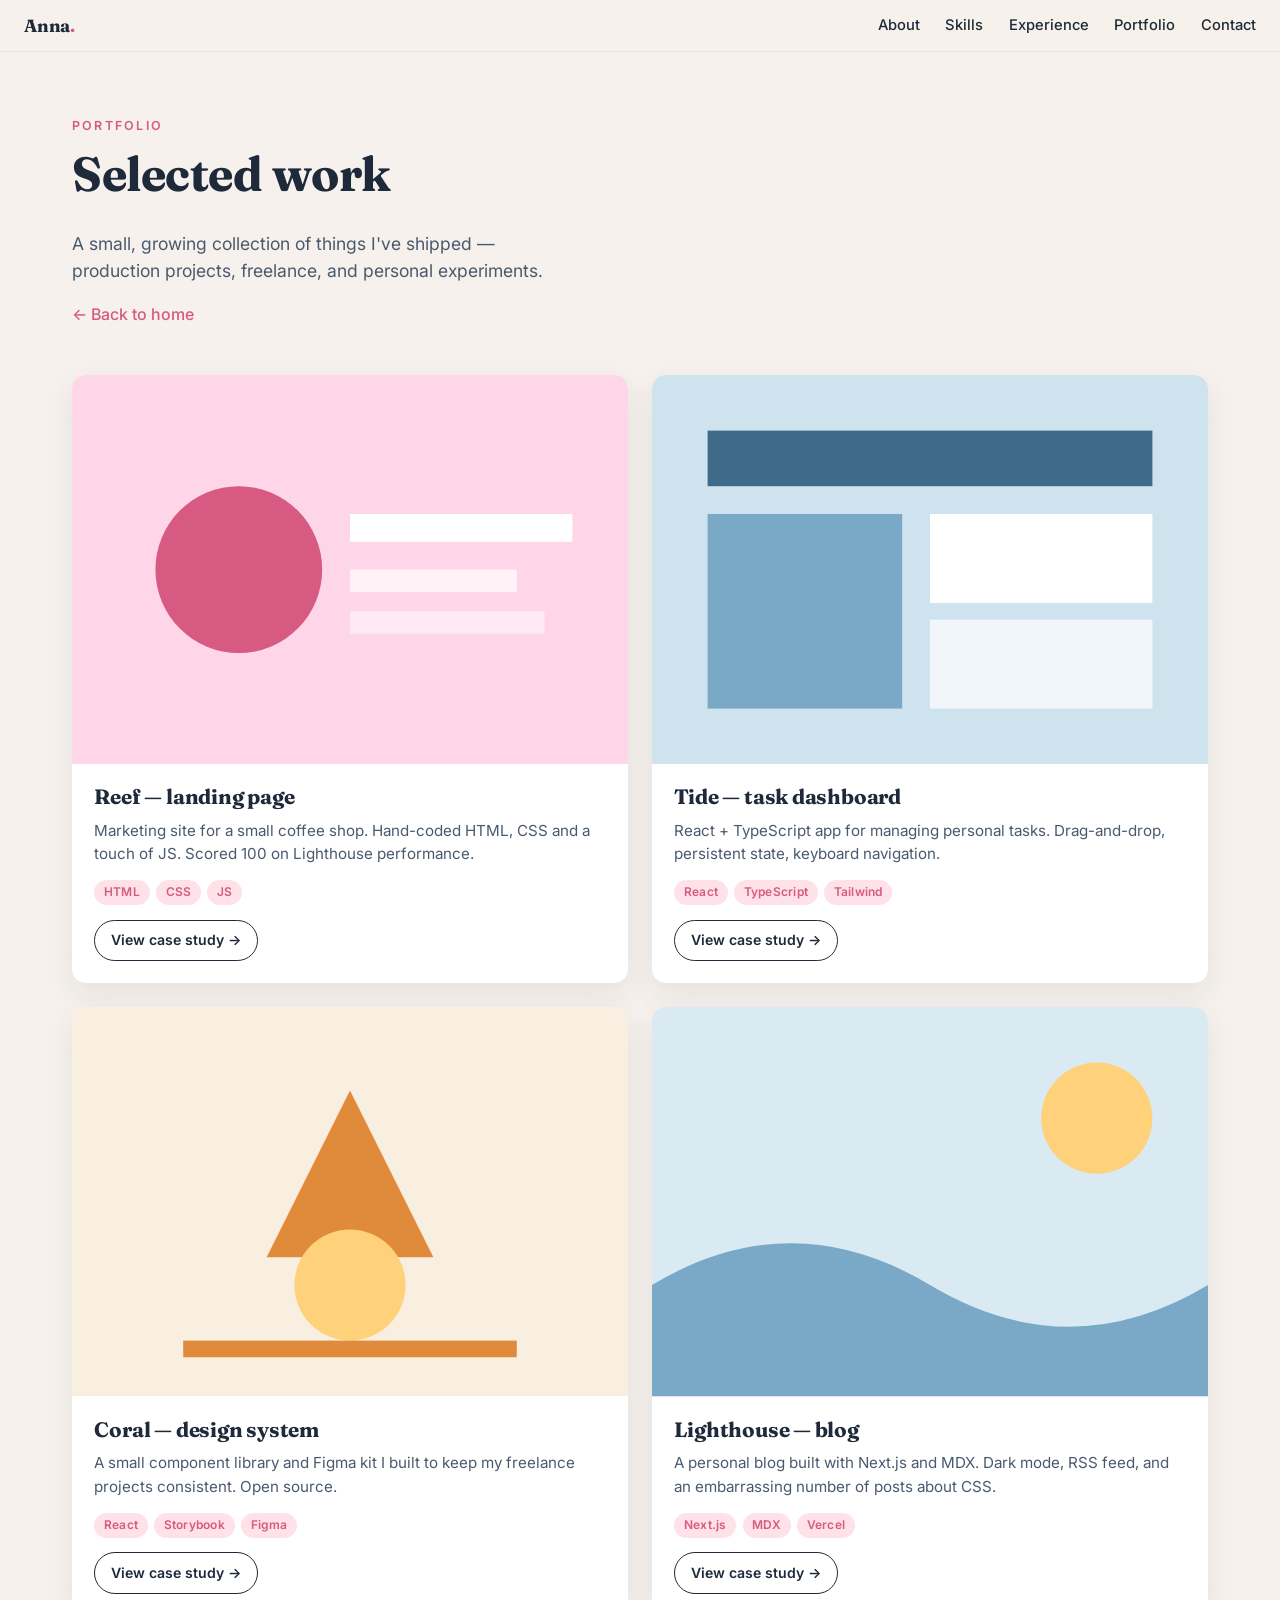
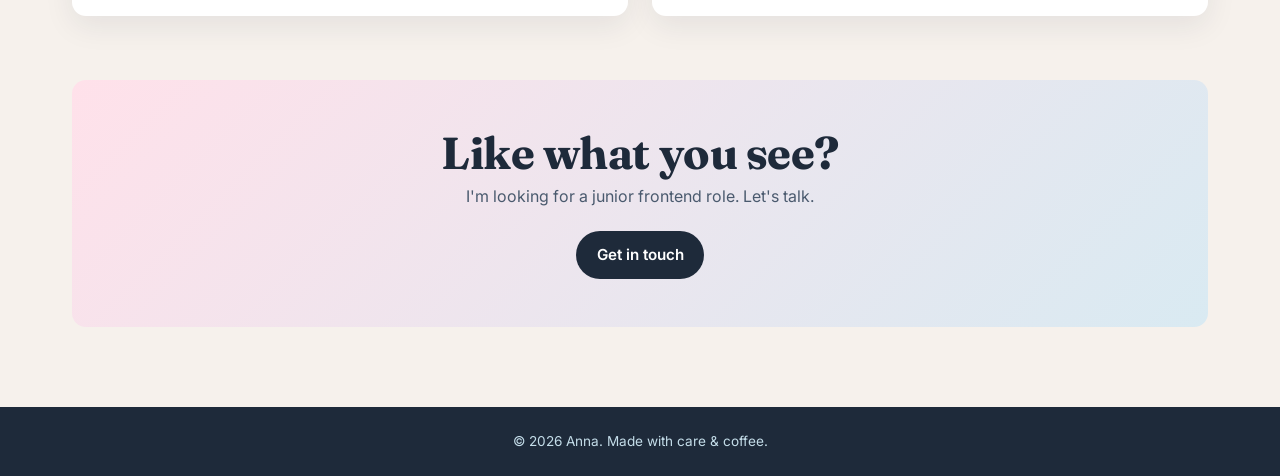
==== portfolio.html @ c9a49dc3 "first commit: portfolio site" ====
<!DOCTYPE html>
<html lang="en">
  <head>
    <meta charset="UTF-8">
    <meta name="viewport" content="width=device-width, initial-scale=1.0">
    <meta name="description" content="Anna's portfolio — selected frontend projects.">
    <title>Portfolio — Anna</title>
    <link rel="stylesheet" href="style.css">
    <link rel="preconnect" href="https://fonts.googleapis.com">
    <link rel="preconnect" href="https://fonts.gstatic.com" crossorigin>
    <link href="https://fonts.googleapis.com/css2?family=Inter:wght@400;500;600;700&family=Fraunces:opsz,wght@9..144,500;9..144,700&display=swap" rel="stylesheet">
  </head>
  <body>

    <header class="site-header">
      <a class="brand" href="index.html">Anna<span class="dot">.</span></a>
      <nav>
        <ul>
          <li><a href="index.html#about">About</a></li>
          <li><a href="index.html#skills">Skills</a></li>
          <li><a href="index.html#experience">Experience</a></li>
          <li><a href="portfolio.html" aria-current="page">Portfolio</a></li>
          <li><a href="index.html#contact">Contact</a></li>
        </ul>
      </nav>
    </header>

    <main class="portfolio-page">
      <section class="portfolio-hero">
        <p class="eyebrow">Portfolio</p>
        <h1>Selected work</h1>
        <p class="lede">A small, growing collection of things I've shipped — production projects, freelance, and personal experiments.</p>
        <p><a class="back" href="index.html">← Back to home</a></p>
      </section>

      <section class="projects">
        <article class="project">
          <div class="project-thumb thumb-1" aria-hidden="true">
            <svg viewBox="0 0 200 140" xmlns="http://www.w3.org/2000/svg">
              <rect width="200" height="140" fill="#ffd6e7"/>
              <circle cx="60" cy="70" r="30" fill="#d65a82"/>
              <rect x="100" y="50" width="80" height="10" fill="#fff"/>
              <rect x="100" y="70" width="60" height="8" fill="#fff" opacity="0.7"/>
              <rect x="100" y="85" width="70" height="8" fill="#fff" opacity="0.5"/>
            </svg>
          </div>
          <div class="project-body">
            <h2>Reef — landing page</h2>
            <p>Marketing site for a small coffee shop. Hand-coded HTML, CSS and a touch of JS. Scored 100 on Lighthouse performance.</p>
            <ul class="tags"><li>HTML</li><li>CSS</li><li>JS</li></ul>
            <a class="btn ghost small" href="#">View case study →</a>
          </div>
        </article>

        <article class="project">
          <div class="project-thumb thumb-2" aria-hidden="true">
            <svg viewBox="0 0 200 140" xmlns="http://www.w3.org/2000/svg">
              <rect width="200" height="140" fill="#cfe3ee"/>
              <rect x="20" y="20" width="160" height="20" fill="#3e6b8a"/>
              <rect x="20" y="50" width="70" height="70" fill="#7aa9c7"/>
              <rect x="100" y="50" width="80" height="32" fill="#fff"/>
              <rect x="100" y="88" width="80" height="32" fill="#fff" opacity="0.7"/>
            </svg>
          </div>
          <div class="project-body">
            <h2>Tide — task dashboard</h2>
            <p>React + TypeScript app for managing personal tasks. Drag-and-drop, persistent state, keyboard navigation.</p>
            <ul class="tags"><li>React</li><li>TypeScript</li><li>Tailwind</li></ul>
            <a class="btn ghost small" href="#">View case study →</a>
          </div>
        </article>

        <article class="project">
          <div class="project-thumb thumb-3" aria-hidden="true">
            <svg viewBox="0 0 200 140" xmlns="http://www.w3.org/2000/svg">
              <rect width="200" height="140" fill="#f9efe1"/>
              <polygon points="100,30 130,90 70,90" fill="#e08a3c"/>
              <circle cx="100" cy="100" r="20" fill="#ffd17a"/>
              <rect x="40" y="120" width="120" height="6" fill="#e08a3c"/>
            </svg>
          </div>
          <div class="project-body">
            <h2>Coral — design system</h2>
            <p>A small component library and Figma kit I built to keep my freelance projects consistent. Open source.</p>
            <ul class="tags"><li>React</li><li>Storybook</li><li>Figma</li></ul>
            <a class="btn ghost small" href="#">View case study →</a>
          </div>
        </article>

        <article class="project">
          <div class="project-thumb thumb-4" aria-hidden="true">
            <svg viewBox="0 0 200 140" xmlns="http://www.w3.org/2000/svg">
              <rect width="200" height="140" fill="#d9eaf2"/>
              <path d="M0 100 Q50 70 100 100 T200 100 V140 H0 Z" fill="#7aa9c7"/>
              <circle cx="160" cy="40" r="20" fill="#ffd17a"/>
            </svg>
          </div>
          <div class="project-body">
            <h2>Lighthouse — blog</h2>
            <p>A personal blog built with Next.js and MDX. Dark mode, RSS feed, and an embarrassing number of posts about CSS.</p>
            <ul class="tags"><li>Next.js</li><li>MDX</li><li>Vercel</li></ul>
            <a class="btn ghost small" href="#">View case study →</a>
          </div>
        </article>
      </section>

      <section class="portfolio-cta">
        <h2>Like what you see?</h2>
        <p>I'm looking for a junior frontend role. Let's talk.</p>
        <a class="btn primary" href="index.html#contact">Get in touch</a>
      </section>
    </main>

    <footer class="site-footer">
      <p>© <span id="year"></span> Anna. Made with care &amp; coffee.</p>
    </footer>

    <script src="lil.js"></script>
  </body>
</html>
---- style.css ----
/* ============ Reset & base ============ */
*,
*::before,
*::after {
  box-sizing: border-box;
}

:root {
  --bg: #f6f1ec;
  --ink: #1e2a3a;
  --ink-soft: #4a5a6e;
  --accent: #d65a82;
  --accent-soft: #ffe1ea;
  --sea-1: #eaf3f7;
  --sea-2: #d9eaf2;
  --sea-3: #c4dde9;
  --sand: #f9efe1;
  --max: 1200px;
  --radius: 14px;
  --shadow: 0 10px 30px rgba(30, 42, 58, 0.08);
}

html {
  scroll-behavior: smooth;
  scroll-padding-top: 64px;
}

body {
  margin: 0;
  font-family: 'Inter', system-ui, -apple-system, sans-serif;
  color: var(--ink);
  background: var(--bg);
  line-height: 1.55;
  -webkit-font-smoothing: antialiased;
}

img, svg {
  display: block;
  max-width: 100%;
}

a {
  color: var(--accent);
  text-decoration: none;
  transition: color 0.15s ease;
}
a:hover { color: var(--ink); }

h1, h2, h3 {
  font-family: 'Fraunces', Georgia, serif;
  color: var(--ink);
  line-height: 1.1;
  margin: 0 0 0.6em;
  letter-spacing: -0.01em;
}

h1 { font-size: clamp(2.2rem, 5vw, 3.8rem); font-weight: 700; }
h2 { font-size: clamp(1.8rem, 4vw, 2.8rem); font-weight: 700; }
h3 { font-size: 1.1rem; font-weight: 600; }

p { margin: 0 0 1em; color: var(--ink-soft); }
ul, ol { margin: 0; padding: 0; }
li { list-style: none; }

.eyebrow {
  text-transform: uppercase;
  font-size: 0.78rem;
  letter-spacing: 0.18em;
  color: var(--accent);
  font-weight: 600;
  margin-bottom: 0.8rem;
}

.accent { color: var(--accent); font-style: italic; }

/* ============ Header (narrow, sticky) ============ */
.site-header {
  position: sticky;
  top: 0;
  z-index: 50;
  display: flex;
  align-items: center;
  justify-content: space-between;
  padding: 0.6rem 1.5rem;
  background: rgba(246, 241, 236, 0.85);
  backdrop-filter: saturate(180%) blur(12px);
  -webkit-backdrop-filter: saturate(180%) blur(12px);
  border-bottom: 1px solid rgba(30, 42, 58, 0.08);
  font-size: 0.92rem;
  min-height: 52px;
}

.brand {
  font-family: 'Fraunces', Georgia, serif;
  font-weight: 700;
  font-size: 1.1rem;
  color: var(--ink);
  letter-spacing: -0.01em;
}
.brand .dot { color: var(--accent); }

.site-header nav ul {
  display: flex;
  gap: 1.6rem;
}

.site-header nav a {
  color: var(--ink);
  font-weight: 500;
  position: relative;
}

.site-header nav a::after {
  content: '';
  position: absolute;
  left: 0; right: 0; bottom: -6px;
  height: 2px;
  background: var(--accent);
  transform: scaleX(0);
  transform-origin: left;
  transition: transform 0.2s ease;
}
.site-header nav a:hover::after { transform: scaleX(1); }

@media (max-width: 640px) {
  .site-header { padding: 0.5rem 1rem; }
  .site-header nav ul { gap: 0.9rem; font-size: 0.85rem; }
}

/* ============ Section frame ============ */
.screen {
  min-height: calc(100vh - 52px);
  padding: 4rem 2rem;
  display: flex;
  align-items: center;
  justify-content: center;
}

.section-inner {
  max-width: var(--max);
  width: 100%;
  display: grid;
  grid-template-columns: 1.2fr 1fr;
  gap: 4rem;
  align-items: center;
}
.section-inner.reverse { grid-template-columns: 1fr 1.2fr; }
.section-inner.reverse .text { order: 2; }
.section-inner.reverse .animal { order: 1; }

@media (max-width: 860px) {
  .section-inner,
  .section-inner.reverse { grid-template-columns: 1fr; gap: 2.5rem; }
  .section-inner.reverse .text { order: 1; }
  .section-inner.reverse .animal { order: 2; }
  .animal svg { max-width: 60%; margin: 0 auto; }
}

.text p { max-width: 50ch; }

/* ============ Hero ============ */
.hero {
  background:
    radial-gradient(circle at 20% 20%, var(--accent-soft), transparent 50%),
    linear-gradient(180deg, var(--sand) 0%, var(--bg) 100%);
  position: relative;
  overflow: hidden;
}

.hero-inner {
  max-width: var(--max);
  width: 100%;
  display: grid;
  grid-template-columns: 1.3fr 1fr;
  gap: 3rem;
  align-items: center;
}

.hero-content { width: 100%; }

.hero-animal {
  display: flex;
  justify-content: center;
  align-items: center;
  animation: float 6s ease-in-out infinite;
}
.hero-animal svg { max-width: 360px; width: 100%; }

@keyframes float {
  0%, 100% { transform: translateY(0); }
  50% { transform: translateY(-14px); }
}

@keyframes float {
  0%, 100% { transform: translateY(0); }
  50% { transform: translateY(-14px); }
}

.lede { font-size: 1.1rem; max-width: 45ch; }

.cta-row {
  display: flex;
  gap: 0.8rem;
  margin-top: 1.4rem;
  flex-wrap: wrap;
}

.btn {
  display: inline-block;
  padding: 0.75rem 1.3rem;
  border-radius: 999px;
  font-weight: 600;
  font-size: 0.95rem;
  transition: transform 0.15s ease, background 0.15s ease, color 0.15s ease;
}
.btn.primary {
  background: var(--ink);
  color: #fff;
}
.btn.primary:hover { background: var(--accent); color: #fff; transform: translateY(-2px); }
.btn.ghost {
  border: 1.5px solid var(--ink);
  color: var(--ink);
}
.btn.ghost:hover { background: var(--ink); color: #fff; transform: translateY(-2px); }

@media (max-width: 860px) {
  .hero-inner { grid-template-columns: 1fr; text-align: left; }
  .hero-animal svg { max-width: 55%; margin: 0 auto; }
}

/* ============ About ============ */
.about {
  background:
    linear-gradient(180deg, var(--bg) 0%, var(--sea-1) 100%);
}

.facts {
  margin-top: 1.5rem;
  display: grid;
  gap: 0.5rem;
}
.facts li {
  padding: 0.6rem 0.9rem;
  background: #fff;
  border-radius: 10px;
  box-shadow: var(--shadow);
  color: var(--ink-soft);
  font-size: 0.95rem;
}
.facts strong { color: var(--ink); margin-right: 0.4rem; }

/* ============ Skills ============ */
.skills {
  background:
    linear-gradient(180deg, var(--sea-1) 0%, var(--sea-2) 100%);
}

.skill-grid {
  display: grid;
  grid-template-columns: repeat(3, 1fr);
  gap: 1rem;
  margin-top: 1.5rem;
}
.skill-card {
  background: #fff;
  border-radius: var(--radius);
  padding: 1.2rem;
  box-shadow: var(--shadow);
  transition: transform 0.2s ease;
}
.skill-card:hover { transform: translateY(-4px); }
.skill-card h3 {
  font-family: 'Inter', sans-serif;
  font-size: 0.78rem;
  text-transform: uppercase;
  letter-spacing: 0.15em;
  color: var(--accent);
  margin-bottom: 0.7rem;
}
.skill-card ul { display: grid; gap: 0.35rem; }
.skill-card li {
  font-size: 0.93rem;
  color: var(--ink);
  padding-left: 1rem;
  position: relative;
}
.skill-card li::before {
  content: '';
  position: absolute;
  left: 0; top: 0.55em;
  width: 6px; height: 6px;
  background: var(--accent);
  border-radius: 50%;
}

@media (max-width: 640px) {
  .skill-grid { grid-template-columns: 1fr; }
}

/* ============ Experience ============ */
.experience {
  background:
    linear-gradient(180deg, var(--sea-2) 0%, var(--sea-3) 100%);
}

.timeline {
  display: grid;
  gap: 1.2rem;
  margin-top: 1.5rem;
}
.timeline li {
  display: grid;
  grid-template-columns: 140px 1fr;
  gap: 1.5rem;
  padding: 1.1rem 1.3rem;
  background: #fff;
  border-radius: var(--radius);
  box-shadow: var(--shadow);
  border-left: 4px solid var(--accent);
}
.timeline .when {
  font-weight: 600;
  color: var(--accent);
  font-size: 0.9rem;
}
.timeline h3 { margin-bottom: 0.3rem; font-family: 'Inter', sans-serif; font-size: 1.05rem; }
.timeline p { margin: 0; font-size: 0.95rem; }

.hint { margin-top: 1.4rem; font-size: 0.95rem; }

@media (max-width: 640px) {
  .timeline li { grid-template-columns: 1fr; gap: 0.4rem; }
}

/* ============ Contact ============ */
.contact {
  background:
    linear-gradient(180deg, var(--sea-3) 0%, #a9cfe0 100%);
  text-align: center;
  position: relative;
}

.contact-inner {
  max-width: 680px;
  width: 100%;
}

.contact-list {
  display: flex;
  flex-direction: column;
  gap: 0.6rem;
  margin-top: 1.5rem;
  font-size: 1.05rem;
}
.contact-list a {
  display: inline-block;
  padding: 0.7rem 1.4rem;
  background: #fff;
  border-radius: 999px;
  box-shadow: var(--shadow);
  color: var(--ink);
  font-weight: 500;
  transition: transform 0.15s ease, color 0.15s ease;
}
.contact-list a:hover { color: var(--accent); transform: translateY(-2px); }

.contact-animal {
  margin: 2rem auto 0;
  max-width: 140px;
  animation: spin 14s linear infinite;
}
@keyframes spin {
  from { transform: rotate(0deg); }
  to { transform: rotate(360deg); }
}

/* ============ Footer ============ */
.site-footer {
  padding: 1.5rem;
  text-align: center;
  font-size: 0.85rem;
  color: var(--ink-soft);
  background: #1e2a3a;
  color: #c4dde9;
}
.site-footer p { margin: 0; color: inherit; }

/* ============ Portfolio page ============ */
.portfolio-page {
  max-width: var(--max);
  margin: 0 auto;
  padding: 4rem 2rem 2rem;
}

.portfolio-hero { margin-bottom: 3rem; max-width: 700px; }
.portfolio-hero h1 { font-size: clamp(2rem, 4vw, 3rem); }
.portfolio-hero .back { font-weight: 500; }

.projects {
  display: grid;
  grid-template-columns: repeat(2, 1fr);
  gap: 1.5rem;
  margin-bottom: 4rem;
}

.project {
  background: #fff;
  border-radius: var(--radius);
  overflow: hidden;
  box-shadow: var(--shadow);
  display: flex;
  flex-direction: column;
  transition: transform 0.2s ease, box-shadow 0.2s ease;
}
.project:hover {
  transform: translateY(-6px);
  box-shadow: 0 16px 40px rgba(30, 42, 58, 0.12);
}

.project-thumb { width: 100%; aspect-ratio: 20 / 14; }
.project-thumb svg { width: 100%; height: 100%; display: block; }

.project-body { padding: 1.4rem; display: flex; flex-direction: column; gap: 0.6rem; flex: 1; }
.project-body h2 { font-size: 1.3rem; margin: 0; }
.project-body p { margin: 0; font-size: 0.95rem; }

.tags { display: flex; flex-wrap: wrap; gap: 0.4rem; margin: 0.3rem 0; }
.tags li {
  font-size: 0.75rem;
  padding: 0.2rem 0.6rem;
  background: var(--accent-soft);
  color: var(--accent);
  border-radius: 999px;
  font-weight: 600;
  letter-spacing: 0.02em;
}

.btn.small { padding: 0.55rem 1rem; font-size: 0.88rem; align-self: flex-start; margin-top: auto; }

.portfolio-cta {
  text-align: center;
  padding: 3rem 2rem;
  background: linear-gradient(135deg, var(--accent-soft) 0%, var(--sea-2) 100%);
  border-radius: var(--radius);
  margin-bottom: 3rem;
}
.portfolio-cta h2 { margin-bottom: 0.4rem; }
.portfolio-cta p { margin-bottom: 1.4rem; }

@media (max-width: 700px) {
  .projects { grid-template-columns: 1fr; }
}

/* ============ Reveal on scroll ============ */
.screen, .project {
  opacity: 0;
  transform: translateY(20px);
  transition: opacity 0.7s ease, transform 0.7s ease;
}
.screen.in-view, .project.in-view {
  opacity: 1;
  transform: translateY(0);
}
#hero { opacity: 1; transform: none; }

/* ============ Reduced motion ============ */
@media (prefers-reduced-motion: reduce) {
  *, *::before, *::after { animation: none !important; transition: none !important; }
  html { scroll-behavior: auto; }
}
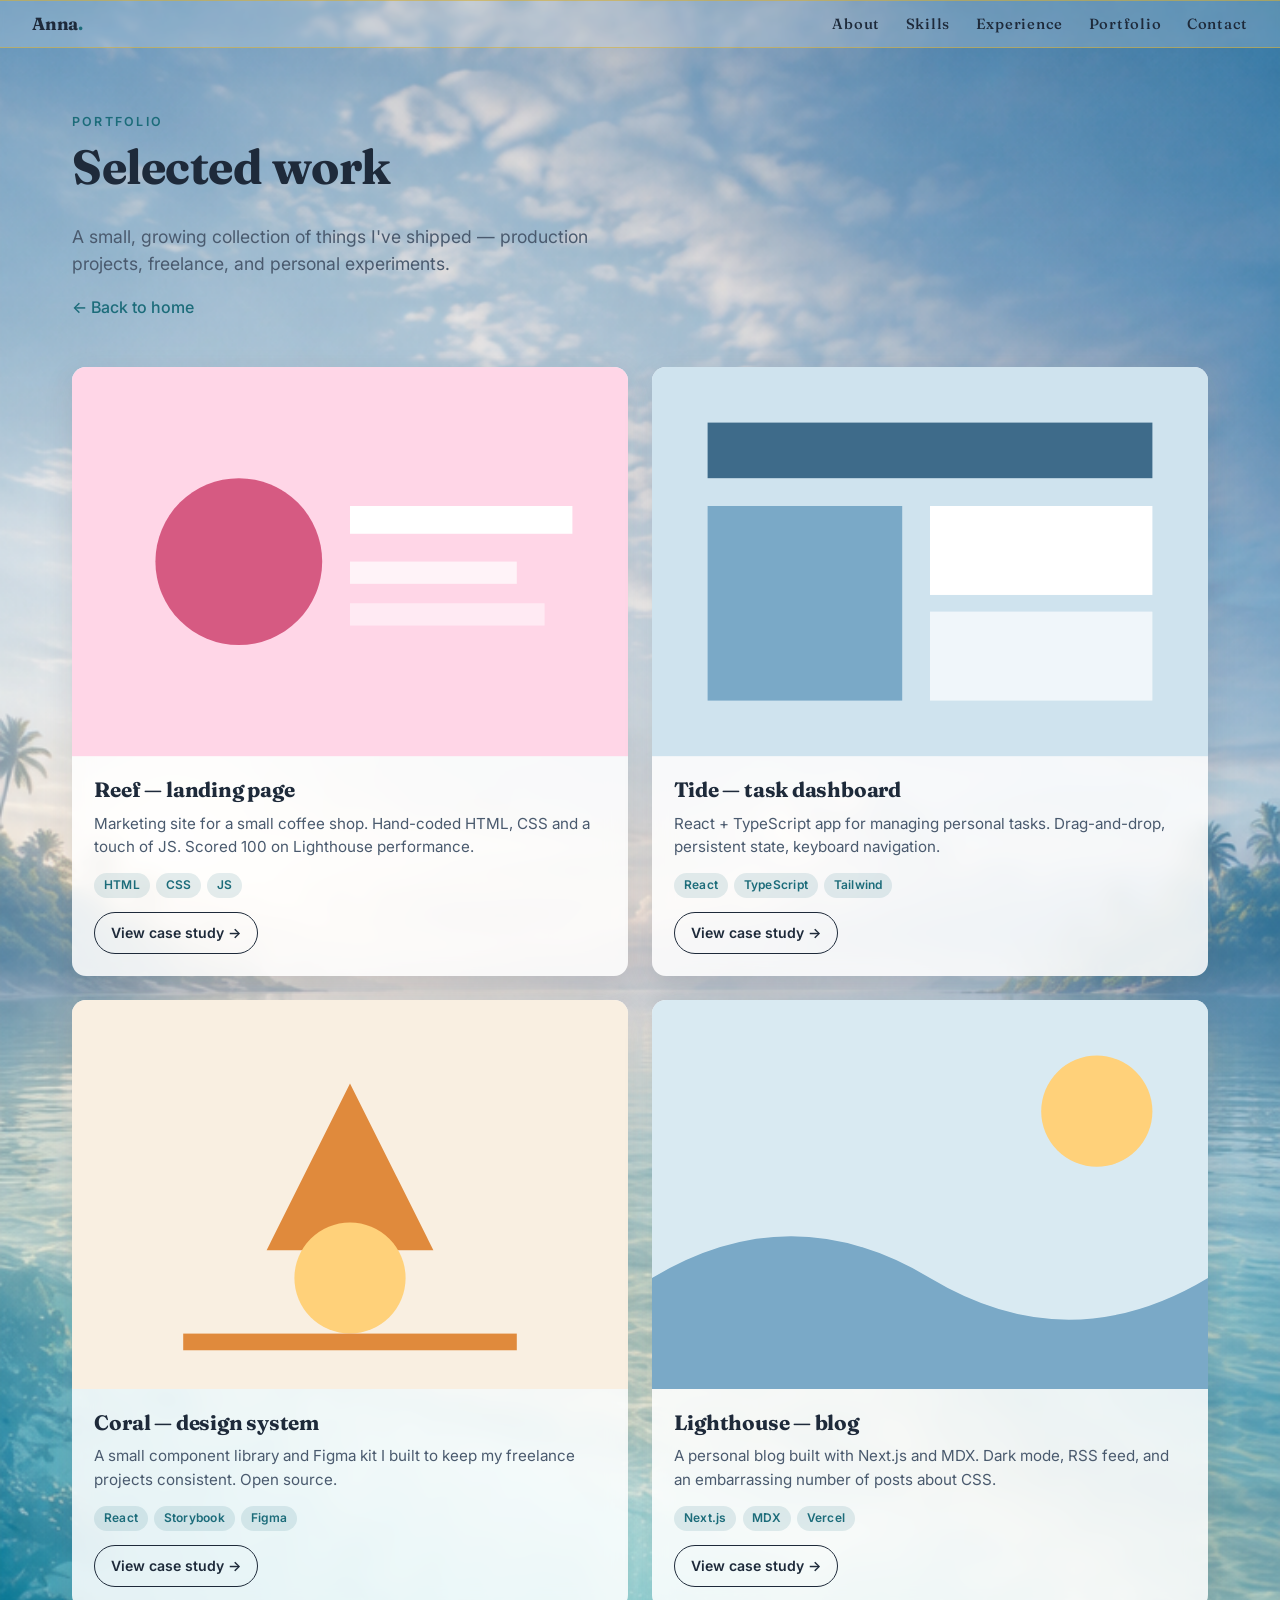
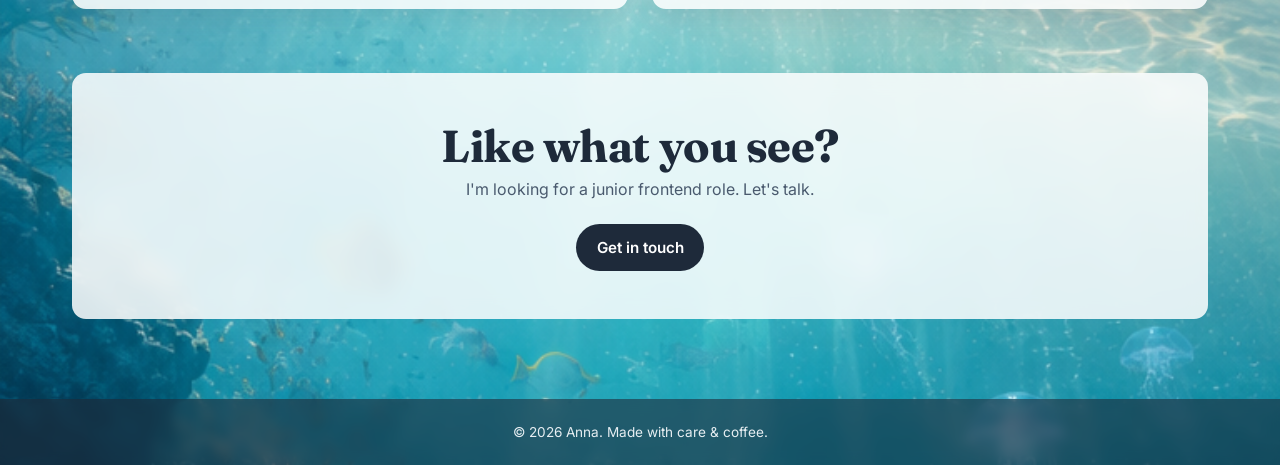
==== commit b1a59696: "animals corrections" ====
--- a/portfolio.html
+++ b/portfolio.html
@@ -5,6 +5,7 @@
     <meta name="viewport" content="width=device-width, initial-scale=1.0">
     <meta name="description" content="Anna's portfolio — selected frontend projects.">
     <title>Portfolio — Anna</title>
+    <!-- Тот же файл стилей, что и на главной -->
     <link rel="stylesheet" href="style.css">
     <link rel="preconnect" href="https://fonts.googleapis.com">
     <link rel="preconnect" href="https://fonts.gstatic.com" crossorigin>
@@ -12,13 +13,15 @@
   </head>
   <body>
 
+    <!-- ============ ШАПКА (та же, что на главной) ============ -->
     <header class="site-header">
       <a class="brand" href="index.html">Anna<span class="dot">.</span></a>
       <nav>
-        <ul>
+        <ul class="nav-list">
           <li><a href="index.html#about">About</a></li>
           <li><a href="index.html#skills">Skills</a></li>
           <li><a href="index.html#experience">Experience</a></li>
+          <!-- aria-current="page" подсказывает скринридеру, что мы на этой странице -->
           <li><a href="portfolio.html" aria-current="page">Portfolio</a></li>
           <li><a href="index.html#contact">Contact</a></li>
         </ul>
@@ -26,6 +29,7 @@
     </header>
 
     <main class="portfolio-page">
+      <!-- Вступление -->
       <section class="portfolio-hero">
         <p class="eyebrow">Portfolio</p>
         <h1>Selected work</h1>
@@ -33,6 +37,8 @@
         <p><a class="back" href="index.html">← Back to home</a></p>
       </section>
 
+      <!-- ============ СЕТКА ПРОЕКТОВ ============ -->
+      <!-- Каждый проект = карточка <article> с превью (SVG), описанием и тегами -->
       <section class="projects">
         <article class="project">
           <div class="project-thumb thumb-1" aria-hidden="true">
@@ -104,6 +110,7 @@
         </article>
       </section>
 
+      <!-- Призыв к действию -->
       <section class="portfolio-cta">
         <h2>Like what you see?</h2>
         <p>I'm looking for a junior frontend role. Let's talk.</p>
--- a/style.css
+++ b/style.css
@@ -1,51 +1,63 @@
-/* ============ Reset & base ============ */
 *,
 *::before,
 *::after {
+  margin: 0;
+  padding: 0;
   box-sizing: border-box;
 }
 
+/* :root — это «переменные» сайта (цвета, размеры).*/
+
 :root {
-  --bg: #f6f1ec;
-  --ink: #1e2a3a;
-  --ink-soft: #4a5a6e;
-  --accent: #d65a82;
-  --accent-soft: #ffe1ea;
+  --bg: #f6f1ec;            /* запасной фон (если картинка не загрузится) */
+  --ink: #1e2a3a;           /* основной тёмный цвет текста */
+  --ink-soft: #4a5a6e;      /* приглушённый текст (абзацы) */
+
+  --accent: #e9c45a;        /* мягкое золото — только тонкие декоративные линии/точки */
+  --accent-ink: #1c6c7a;    /* глубокий бирюзовый — читаемые ссылки и текст-акцент */
+  --accent-soft: #ffe1ea;   /* нежно-розовый — фон тегов */
+
+  /* Матовое «стекло» карточек: полупрозрачный белый поверх фона-океана,
+     чтобы текст всегда был читаемым. */
+  --card: rgba(255, 255, 255, 0.72);
+  --card-strong: rgba(255, 255, 255, 0.85);
+
   --sea-1: #eaf3f7;
   --sea-2: #d9eaf2;
   --sea-3: #c4dde9;
-  --sand: #f9efe1;
-  --max: 1200px;
-  --radius: 14px;
-  --shadow: 0 10px 30px rgba(30, 42, 58, 0.08);
+
+  --max: 1200px;            /* максимальная ширина контента */
+  --radius: 14px;           /* скругление углов карточек */
+  --shadow: 0 10px 30px rgba(30, 42, 58, 0.12);  /* мягкая тень */
 }
 
 html {
-  scroll-behavior: smooth;
-  scroll-padding-top: 64px;
+  scroll-behavior: smooth;   
+  scroll-padding-top: 80px;
 }
 
 body {
-  margin: 0;
   font-family: 'Inter', system-ui, -apple-system, sans-serif;
   color: var(--ink);
-  background: var(--bg);
+  background: var(--bg) url('background.png') center top / cover no-repeat;
   line-height: 1.55;
   -webkit-font-smoothing: antialiased;
 }
 
-img, svg {
-  display: block;
-  max-width: 100%;
+/* Ссылки: бирюзовые (хорошо читаются), при наведении темнеют */
+/* На телефонах «прибитый» фон (fixed) работает рывками — там делаем обычный */
+@media (max-width: 860px) {
+  body { background-attachment: scroll; }
 }
 
 a {
-  color: var(--accent);
+  color: var(--accent-ink);
   text-decoration: none;
   transition: color 0.15s ease;
 }
 a:hover { color: var(--ink); }
 
+/* Заголовки — другим, более «журнальным» шрифтом */
 h1, h2, h3 {
   font-family: 'Fraunces', Georgia, serif;
   color: var(--ink);
@@ -62,34 +74,39 @@
 ul, ol { margin: 0; padding: 0; }
 li { list-style: none; }
 
+/* «Надзаголовок» — маленькая подпись над заголовком (About, Skills, Hi, I'm Anna).
+   Раньше класс .eyebrow использовался в HTML, но не был оформлен — теперь оформлен. */
 .eyebrow {
   text-transform: uppercase;
+  letter-spacing: 0.18em;
   font-size: 0.78rem;
-  letter-spacing: 0.18em;
-  color: var(--accent);
   font-weight: 600;
-  margin-bottom: 0.8rem;
-}
-
-.accent { color: var(--accent); font-style: italic; }
-
-/* ============ Header (narrow, sticky) ============ */
+  color: var(--accent-ink);
+  margin-bottom: 0.6rem;
+}
+
+
+/* ============ 2. Шапка ============ */
 .site-header {
-  position: sticky;
+  position: sticky;         
   top: 0;
   z-index: 50;
   display: flex;
   align-items: center;
-  justify-content: space-between;
-  padding: 0.6rem 1.5rem;
-  background: rgba(246, 241, 236, 0.85);
-  backdrop-filter: saturate(180%) blur(12px);
-  -webkit-backdrop-filter: saturate(180%) blur(12px);
-  border-bottom: 1px solid rgba(30, 42, 58, 0.08);
+  justify-content: space-between;  
+  padding: 0.5rem 2rem;
+  min-height: 48px;
+  background: rgba(255, 255, 255, 0.18);
+  backdrop-filter: blur(2px);            
+  -webkit-backdrop-filter: blur(20px);
+  border-top: 1px solid rgba(212, 175, 55, 0.6);
+  border-bottom: 1px solid rgba(212, 175, 55, 0.6);
   font-size: 0.92rem;
-  min-height: 52px;
-}
-
+  font-family: 'Fraunces', Georgia, serif;
+  letter-spacing: 0.05em;
+}
+
+/* Логотип «Anna.» */
 .brand {
   font-family: 'Fraunces', Georgia, serif;
   font-weight: 700;
@@ -97,10 +114,14 @@
   color: var(--ink);
   letter-spacing: -0.01em;
 }
-.brand .dot { color: var(--accent); }
-
-.site-header nav ul {
-  display: flex;
+.brand .dot { color: var(--accent-ink); }  
+
+.site-header nav { margin-left: auto; }
+
+.nav-list {
+  display: flex;
+  justify-content: flex-end;
+  align-items: center;
   gap: 1.6rem;
 }
 
@@ -109,6 +130,7 @@
   font-weight: 500;
   position: relative;
 }
+
 
 .site-header nav a::after {
   content: '';
@@ -116,26 +138,38 @@
   left: 0; right: 0; bottom: -6px;
   height: 2px;
   background: var(--accent);
-  transform: scaleX(0);
+  transform: scaleX(0);       /* по умолчанию линия сжата в точку */
   transform-origin: left;
   transition: transform 0.2s ease;
 }
-.site-header nav a:hover::after { transform: scaleX(1); }
-
+.site-header nav a:hover::after { transform: scaleX(1); }  /* при наведении растягивается */
+
+/* На узких экранах меню переносится под логотип */
 @media (max-width: 640px) {
-  .site-header { padding: 0.5rem 1rem; }
-  .site-header nav ul { gap: 0.9rem; font-size: 0.85rem; }
-}
-
-/* ============ Section frame ============ */
+  .site-header {
+    padding: 0.5rem 1rem;
+    flex-wrap: wrap;
+    gap: 0.5rem;
+  }
+  .site-header nav { width: 100%; }
+  .nav-list {
+    gap: 0.6rem;
+    font-size: 0.78rem;
+    justify-content: flex-start;
+  }
+}
+
+
+/* ============ 3. Каркас секций (по одному экрану) ============ */
 .screen {
-  min-height: calc(100vh - 52px);
+  min-height: calc(100vh - 52px);  /* почти на всю высоту экрана */
   padding: 4rem 2rem;
   display: flex;
   align-items: center;
   justify-content: center;
 }
 
+/* Двухколоночная сетка: текст слева, картинка справа */
 .section-inner {
   max-width: var(--max);
   width: 100%;
@@ -144,10 +178,12 @@
   gap: 4rem;
   align-items: center;
 }
+/* .reverse меняет колонки местами (картинка слева, текст справа) */
 .section-inner.reverse { grid-template-columns: 1fr 1.2fr; }
 .section-inner.reverse .text { order: 2; }
 .section-inner.reverse .animal { order: 1; }
 
+/* На планшете/телефоне — одна колонка */
 @media (max-width: 860px) {
   .section-inner,
   .section-inner.reverse { grid-template-columns: 1fr; gap: 2.5rem; }
@@ -156,13 +192,11 @@
   .animal svg { max-width: 60%; margin: 0 auto; }
 }
 
-.text p { max-width: 50ch; }
-
-/* ============ Hero ============ */
+.text p { max-width: 50ch; }  /* ограничиваем длину строки для читаемости */
+
+
+/* ============ 4. Hero (первый экран с девушкой) ============ */
 .hero {
-  background:
-    radial-gradient(circle at 20% 20%, var(--accent-soft), transparent 50%),
-    linear-gradient(180deg, var(--sand) 0%, var(--bg) 100%);
   position: relative;
   overflow: hidden;
 }
@@ -178,26 +212,26 @@
 
 .hero-content { width: 100%; }
 
+/* Контейнер девушки: плавно «парит» вверх-вниз (анимация float ниже) */
 .hero-animal {
   display: flex;
   justify-content: center;
   align-items: center;
-  animation: float 6s ease-in-out infinite;
-}
-.hero-animal svg { max-width: 360px; width: 100%; }
+  animation: float 3s ease-in-out infinite;
+}
+.hero-animal svg { max-width: 440px; width: 100%; height: auto; }
 
 @keyframes float {
   0%, 100% { transform: translateY(0); }
   50% { transform: translateY(-14px); }
 }
 
-@keyframes float {
-  0%, 100% { transform: translateY(0); }
-  50% { transform: translateY(-14px); }
-}
-
-.lede { font-size: 1.1rem; max-width: 45ch; }
-
+.lede { font-size: 1.1rem; max-width: 48ch; }
+
+/* Выделенная часть заголовка — курсив бирюзового цвета */
+.accent { color: var(--accent-ink); font-style: italic; }
+
+/* Ряд кнопок под заголовком */
 .cta-row {
   display: flex;
   gap: 0.8rem;
@@ -205,36 +239,28 @@
   flex-wrap: wrap;
 }
 
+/* Кнопки */
 .btn {
   display: inline-block;
   padding: 0.75rem 1.3rem;
-  border-radius: 999px;
+  border-radius: 999px;       /* полностью скруглённые (таблетка) */
   font-weight: 600;
   font-size: 0.95rem;
   transition: transform 0.15s ease, background 0.15s ease, color 0.15s ease;
 }
-.btn.primary {
-  background: var(--ink);
-  color: #fff;
-}
-.btn.primary:hover { background: var(--accent); color: #fff; transform: translateY(-2px); }
-.btn.ghost {
-  border: 1.5px solid var(--ink);
-  color: var(--ink);
-}
+.btn.primary { background: var(--ink); color: #fff; }
+.btn.primary:hover { background-color: var(--accent-ink); color: #fff; transform: translateY(-2px); }
+.btn.ghost { border: 1.5px solid var(--ink); color: var(--ink); }
 .btn.ghost:hover { background: var(--ink); color: #fff; transform: translateY(-2px); }
 
 @media (max-width: 860px) {
   .hero-inner { grid-template-columns: 1fr; text-align: left; }
-  .hero-animal svg { max-width: 55%; margin: 0 auto; }
-}
-
-/* ============ About ============ */
-.about {
-  background:
-    linear-gradient(180deg, var(--bg) 0%, var(--sea-1) 100%);
-}
-
+  .hero-animal svg { max-width: 80%; margin: 1rem auto 0; }
+}
+
+
+/* ============ 5. About (обо мне) ============ */
+/* Список фактов — матовые карточки */
 .facts {
   margin-top: 1.5rem;
   display: grid;
@@ -242,7 +268,9 @@
 }
 .facts li {
   padding: 0.6rem 0.9rem;
-  background: #fff;
+  background: var(--card);
+  backdrop-filter: blur(8px);
+  -webkit-backdrop-filter: blur(8px);
   border-radius: 10px;
   box-shadow: var(--shadow);
   color: var(--ink-soft);
@@ -250,12 +278,9 @@
 }
 .facts strong { color: var(--ink); margin-right: 0.4rem; }
 
-/* ============ Skills ============ */
-.skills {
-  background:
-    linear-gradient(180deg, var(--sea-1) 0%, var(--sea-2) 100%);
-}
-
+
+/* ============ 6. Skills (навыки) ============ */
+/* Три карточки в ряд */
 .skill-grid {
   display: grid;
   grid-template-columns: repeat(3, 1fr);
@@ -263,19 +288,21 @@
   margin-top: 1.5rem;
 }
 .skill-card {
-  background: #fff;
+  background: var(--card);
+  backdrop-filter: blur(8px);
+  -webkit-backdrop-filter: blur(8px);
   border-radius: var(--radius);
   padding: 1.2rem;
   box-shadow: var(--shadow);
   transition: transform 0.2s ease;
 }
-.skill-card:hover { transform: translateY(-4px); }
+.skill-card:hover { transform: translateY(-4px); }  /* приподнимается при наведении */
 .skill-card h3 {
   font-family: 'Inter', sans-serif;
   font-size: 0.78rem;
   text-transform: uppercase;
   letter-spacing: 0.15em;
-  color: var(--accent);
+  color: var(--accent-ink);
   margin-bottom: 0.7rem;
 }
 .skill-card ul { display: grid; gap: 0.35rem; }
@@ -285,6 +312,7 @@
   padding-left: 1rem;
   position: relative;
 }
+/* Золотая точка-маркер перед каждым навыком */
 .skill-card li::before {
   content: '';
   position: absolute;
@@ -298,12 +326,9 @@
   .skill-grid { grid-template-columns: 1fr; }
 }
 
-/* ============ Experience ============ */
-.experience {
-  background:
-    linear-gradient(180deg, var(--sea-2) 0%, var(--sea-3) 100%);
-}
-
+
+/* ============ 7. Experience (опыт) ============ */
+/* Таймлайн: слева дата, справа описание */
 .timeline {
   display: grid;
   gap: 1.2rem;
@@ -314,14 +339,16 @@
   grid-template-columns: 140px 1fr;
   gap: 1.5rem;
   padding: 1.1rem 1.3rem;
-  background: #fff;
+  background: var(--card);
+  backdrop-filter: blur(8px);
+  -webkit-backdrop-filter: blur(8px);
   border-radius: var(--radius);
   box-shadow: var(--shadow);
-  border-left: 4px solid var(--accent);
+  border-left: 4px solid var(--accent-ink);  /* бирюзовая полоска слева */
 }
 .timeline .when {
   font-weight: 600;
-  color: var(--accent);
+  color: var(--accent-ink);
   font-size: 0.9rem;
 }
 .timeline h3 { margin-bottom: 0.3rem; font-family: 'Inter', sans-serif; font-size: 1.05rem; }
@@ -333,17 +360,37 @@
   .timeline li { grid-template-columns: 1fr; gap: 0.4rem; }
 }
 
-/* ============ Contact ============ */
+/* Картинка-животное в секции опыта (скат) — плавно парит */
+.experience .animal {
+  display: flex;
+  justify-content: center;
+  align-items: center;
+  animation: float 4s ease-in-out infinite;
+}
+.experience .animal svg {
+  width: 100%;
+  max-width: 280px;
+  height: auto;
+}
+
+
+/* ============ 8. Contact (контакты) ============ */
 .contact {
-  background:
-    linear-gradient(180deg, var(--sea-3) 0%, #a9cfe0 100%);
   text-align: center;
   position: relative;
 }
 
+/* Внизу страницы фон-океан тёмный, поэтому весь блок контактов
+   кладём на матовую светлую «карточку» — так тёмный текст остаётся читаемым. */
 .contact-inner {
   max-width: 680px;
   width: 100%;
+  background: var(--card-strong);
+  backdrop-filter: blur(12px);
+  -webkit-backdrop-filter: blur(12px);
+  border-radius: var(--radius);
+  padding: 2.6rem 2rem;
+  box-shadow: var(--shadow);
 }
 
 .contact-list {
@@ -356,15 +403,16 @@
 .contact-list a {
   display: inline-block;
   padding: 0.7rem 1.4rem;
-  background: #fff;
+  background: rgba(255, 255, 255, 0.7);
   border-radius: 999px;
   box-shadow: var(--shadow);
   color: var(--ink);
   font-weight: 500;
   transition: transform 0.15s ease, color 0.15s ease;
 }
-.contact-list a:hover { color: var(--accent); transform: translateY(-2px); }
-
+.contact-list a:hover { color: var(--accent-ink); transform: translateY(-2px); }
+
+/* Морская звезда — медленно вращается */
 .contact-animal {
   margin: 2rem auto 0;
   max-width: 140px;
@@ -375,18 +423,22 @@
   to { transform: rotate(360deg); }
 }
 
-/* ============ Footer ============ */
+
+/* ============ 9. Подвал ============ */
+/* Тёмная полупрозрачная полоса со светлым текстом — читается на любом фоне */
 .site-footer {
-  padding: 1.5rem;
+  padding: 1.4rem;
   text-align: center;
   font-size: 0.85rem;
-  color: var(--ink-soft);
-  background: #1e2a3a;
-  color: #c4dde9;
+  background: rgba(30, 42, 58, 0.6);
+  backdrop-filter: blur(6px);
+  -webkit-backdrop-filter: blur(6px);
+  color: #e7eef2;
 }
 .site-footer p { margin: 0; color: inherit; }
 
-/* ============ Portfolio page ============ */
+
+/* ============ 10. Страница портфолио ============ */
 .portfolio-page {
   max-width: var(--max);
   margin: 0 auto;
@@ -397,6 +449,7 @@
 .portfolio-hero h1 { font-size: clamp(2rem, 4vw, 3rem); }
 .portfolio-hero .back { font-weight: 500; }
 
+/* Сетка проектов: две колонки */
 .projects {
   display: grid;
   grid-template-columns: repeat(2, 1fr);
@@ -405,7 +458,9 @@
 }
 
 .project {
-  background: #fff;
+  background: var(--card-strong);
+  backdrop-filter: blur(10px);
+  -webkit-backdrop-filter: blur(10px);
   border-radius: var(--radius);
   overflow: hidden;
   box-shadow: var(--shadow);
@@ -415,7 +470,7 @@
 }
 .project:hover {
   transform: translateY(-6px);
-  box-shadow: 0 16px 40px rgba(30, 42, 58, 0.12);
+  box-shadow: 0 16px 40px rgba(30, 42, 58, 0.18);
 }
 
 .project-thumb { width: 100%; aspect-ratio: 20 / 14; }
@@ -425,12 +480,13 @@
 .project-body h2 { font-size: 1.3rem; margin: 0; }
 .project-body p { margin: 0; font-size: 0.95rem; }
 
+/* Теги технологий */
 .tags { display: flex; flex-wrap: wrap; gap: 0.4rem; margin: 0.3rem 0; }
 .tags li {
   font-size: 0.75rem;
   padding: 0.2rem 0.6rem;
-  background: var(--accent-soft);
-  color: var(--accent);
+  background: rgba(28, 108, 122, 0.12);
+  color: var(--accent-ink);
   border-radius: 999px;
   font-weight: 600;
   letter-spacing: 0.02em;
@@ -441,7 +497,9 @@
 .portfolio-cta {
   text-align: center;
   padding: 3rem 2rem;
-  background: linear-gradient(135deg, var(--accent-soft) 0%, var(--sea-2) 100%);
+  background: var(--card-strong);
+  backdrop-filter: blur(10px);
+  -webkit-backdrop-filter: blur(10px);
   border-radius: var(--radius);
   margin-bottom: 3rem;
 }
@@ -452,7 +510,10 @@
   .projects { grid-template-columns: 1fr; }
 }
 
-/* ============ Reveal on scroll ============ */
+
+/* ============ 11. Появление при прокрутке ============ */
+/* Секции и карточки сначала прозрачные и чуть ниже,
+   а класс .in-view (его добавляет lil.js) делает их видимыми. */
 .screen, .project {
   opacity: 0;
   transform: translateY(20px);
@@ -462,9 +523,12 @@
   opacity: 1;
   transform: translateY(0);
 }
-#hero { opacity: 1; transform: none; }
-
-/* ============ Reduced motion ============ */
+#hero { opacity: 1; transform: none; }  /* первый экран виден сразу */
+
+
+/* ============ 12. Уважение к настройкам «меньше движения» ============ */
+/* Если в системе включено «уменьшить анимацию» — выключаем всю анимацию,
+   чтобы сайт был комфортным для людей, чувствительных к движению. */
 @media (prefers-reduced-motion: reduce) {
   *, *::before, *::after { animation: none !important; transition: none !important; }
   html { scroll-behavior: auto; }
